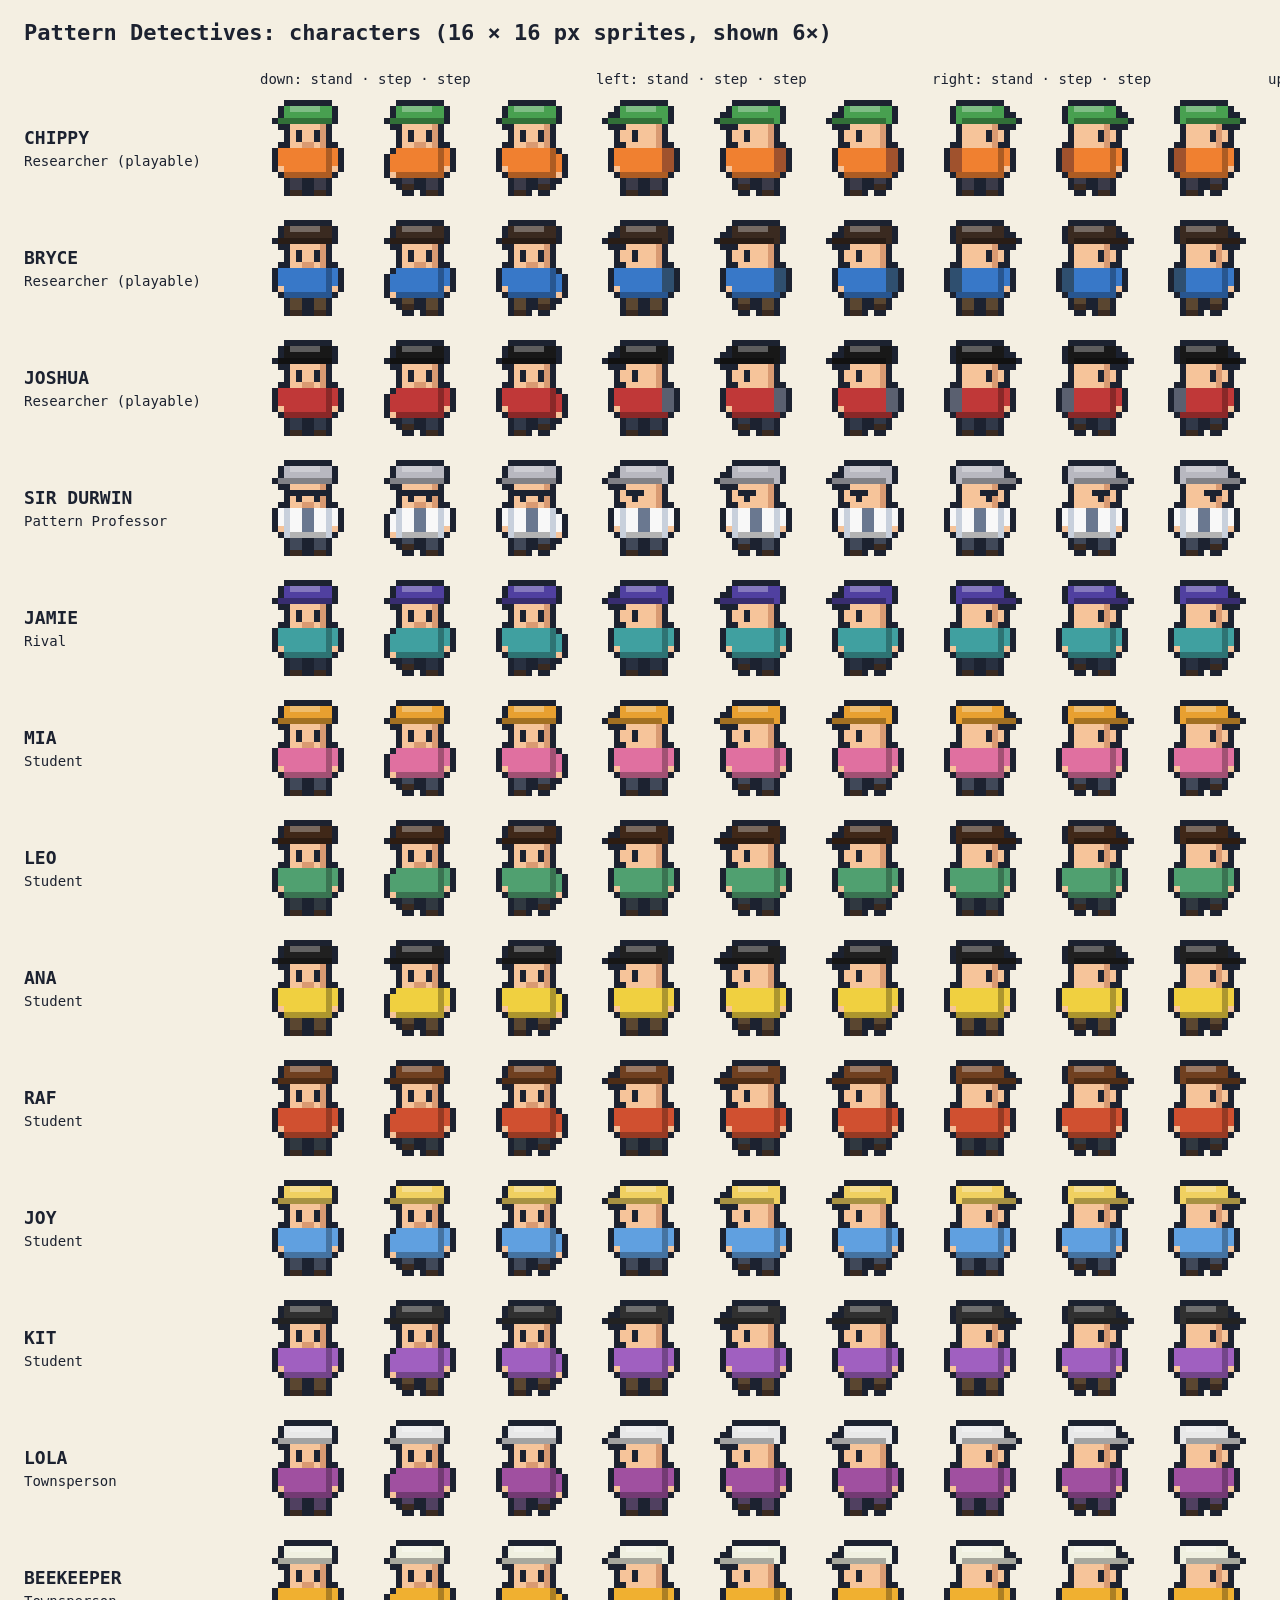
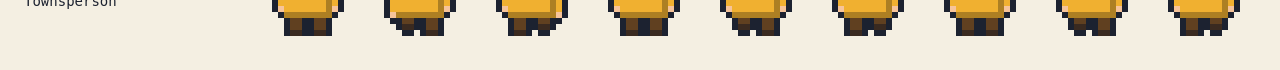
==== scripts/art-sheet.html @ 4673970d "Align Levels with Module 1, render music to MP3, export art PNGs - Level 1 is now Fibonacci (the rab" ====
<!doctype html>
<!-- Draws the game's maps and characters, using the game's own drawing code, so they can be saved as PNGs.
     scripts/export-art.sh opens this page in headless Chromium once per sheet: ?sheet=characters or ?sheet=map&map=town -->
<html><head><meta charset="utf-8"><title>Art sheet</title>
<style>html,body{margin:0;background:#f4efe2;font:16px/1.3 monospace;color:#1c2230}canvas{display:block}</style></head>
<body><canvas id="c"></canvas>
<script type="module">
import { TILE, drawTile, drawPerson, drawShadow, drawLab, drawStore, drawJeep } from "../game/js/draw.js";
import { MAPS, PEOPLE, CHARS, DURWIN, RIVAL } from "../game/js/content.js";

const q = new URLSearchParams(location.search), out = document.getElementById("c"), o = out.getContext("2d");
const blit = (src, x, y, scale) => { o.imageSmoothingEnabled = false; o.drawImage(src, x, y, src.width * scale, src.height * scale); };
const label = (t, x, y, size = 16, bold = false) => { o.fillStyle = "#1c2230"; o.font = `${bold ? "bold " : ""}${size}px monospace`; o.fillText(t, x, y); };
const sprite = (look, frame, dir) => { const c = document.createElement("canvas"); c.width = c.height = 16; drawPerson(c.getContext("2d"), 0, 0, look, frame, dir); return c; };

if (q.get("sheet") === "map") {
  const id = q.get("map"), m = MAPS[id], S = 4, c = document.createElement("canvas");
  c.width = 240; c.height = 160;
  const ctx = c.getContext("2d");
  m.rows.forEach((row, y) => [...row].forEach((t, x) => drawTile(ctx, t, x * TILE, y * TILE, m.pal, x, y, (dx, dy) => m.rows[y + dy]?.[x + dx] ?? "T", 0)));
  if (id === "town") { drawLab(ctx, 4 * TILE, 6 * TILE); drawStore(ctx, 1 * TILE, 6 * TILE); drawJeep(ctx, 11 * TILE, 5 * TILE); }
  for (const p of PEOPLE.filter((p) => p.map === id)) { drawShadow(ctx, p.x * TILE, p.y * TILE); drawPerson(ctx, p.x * TILE, p.y * TILE, p.look, 0, p.face); }
  out.width = 240 * S + 48; out.height = 160 * S + 96;
  o.fillStyle = "#f4efe2"; o.fillRect(0, 0, out.width, out.height);
  label(`${m.name}  (map "${id}", 15 × 10 tiles of 16 px)`, 24, 40, 22, true);
  blit(c, 24, 64, S);
  // a faint tile grid, so the 16 px tiles are easy to see
  o.strokeStyle = "rgba(28,34,48,.12)";
  for (let x = 0; x <= 15; x++) { o.beginPath(); o.moveTo(24 + x * 64 + .5, 64); o.lineTo(24 + x * 64 + .5, 64 + 640); o.stroke(); }
  for (let y = 0; y <= 10; y++) { o.beginPath(); o.moveTo(24, 64 + y * 64 + .5); o.lineTo(24 + 960, 64 + y * 64 + .5); o.stroke(); }
} else {
  const S = 6, cell = 16 * S + 16, dirs = ["down", "left", "right", "up"];
  const cast = [
    ...Object.entries(CHARS).map(([n, c]) => [n, c.look, "Researcher (playable)"]),
    ["SIR DURWIN", DURWIN, "Pattern Professor"],
    ["JAMIE", RIVAL.look, "Rival"],
    ...PEOPLE.filter((p) => p.student).map((p) => [p.student.name, p.look, "Student"]),
    ["LOLA", PEOPLE.find((p) => p.id === "lola").look, "Townsperson"],
    ["BEEKEEPER", PEOPLE.find((p) => p.id === "beekeeper").look, "Townsperson"],
  ];
  const left = 260;
  out.width = left + dirs.length * 3 * cell + 24; out.height = 110 + cast.length * (cell + 8);
  o.fillStyle = "#f4efe2"; o.fillRect(0, 0, out.width, out.height);
  label("Pattern Detectives: characters (16 × 16 px sprites, shown 6×)", 24, 40, 22, true);
  dirs.forEach((d, i) => label(`${d}: stand · step · step`, left + i * 3 * cell, 84, 14));
  cast.forEach(([name, look, role], r) => {
    const y = 100 + r * (cell + 8);
    label(name, 24, y + 44, 18, true); label(role, 24, y + 66, 14);
    dirs.forEach((d, i) => [0, 1, 2].forEach((f) => blit(sprite(look, f, d), left + (i * 3 + f) * cell, y, S)));
  });
}
document.title = "ready";
</script></body></html>
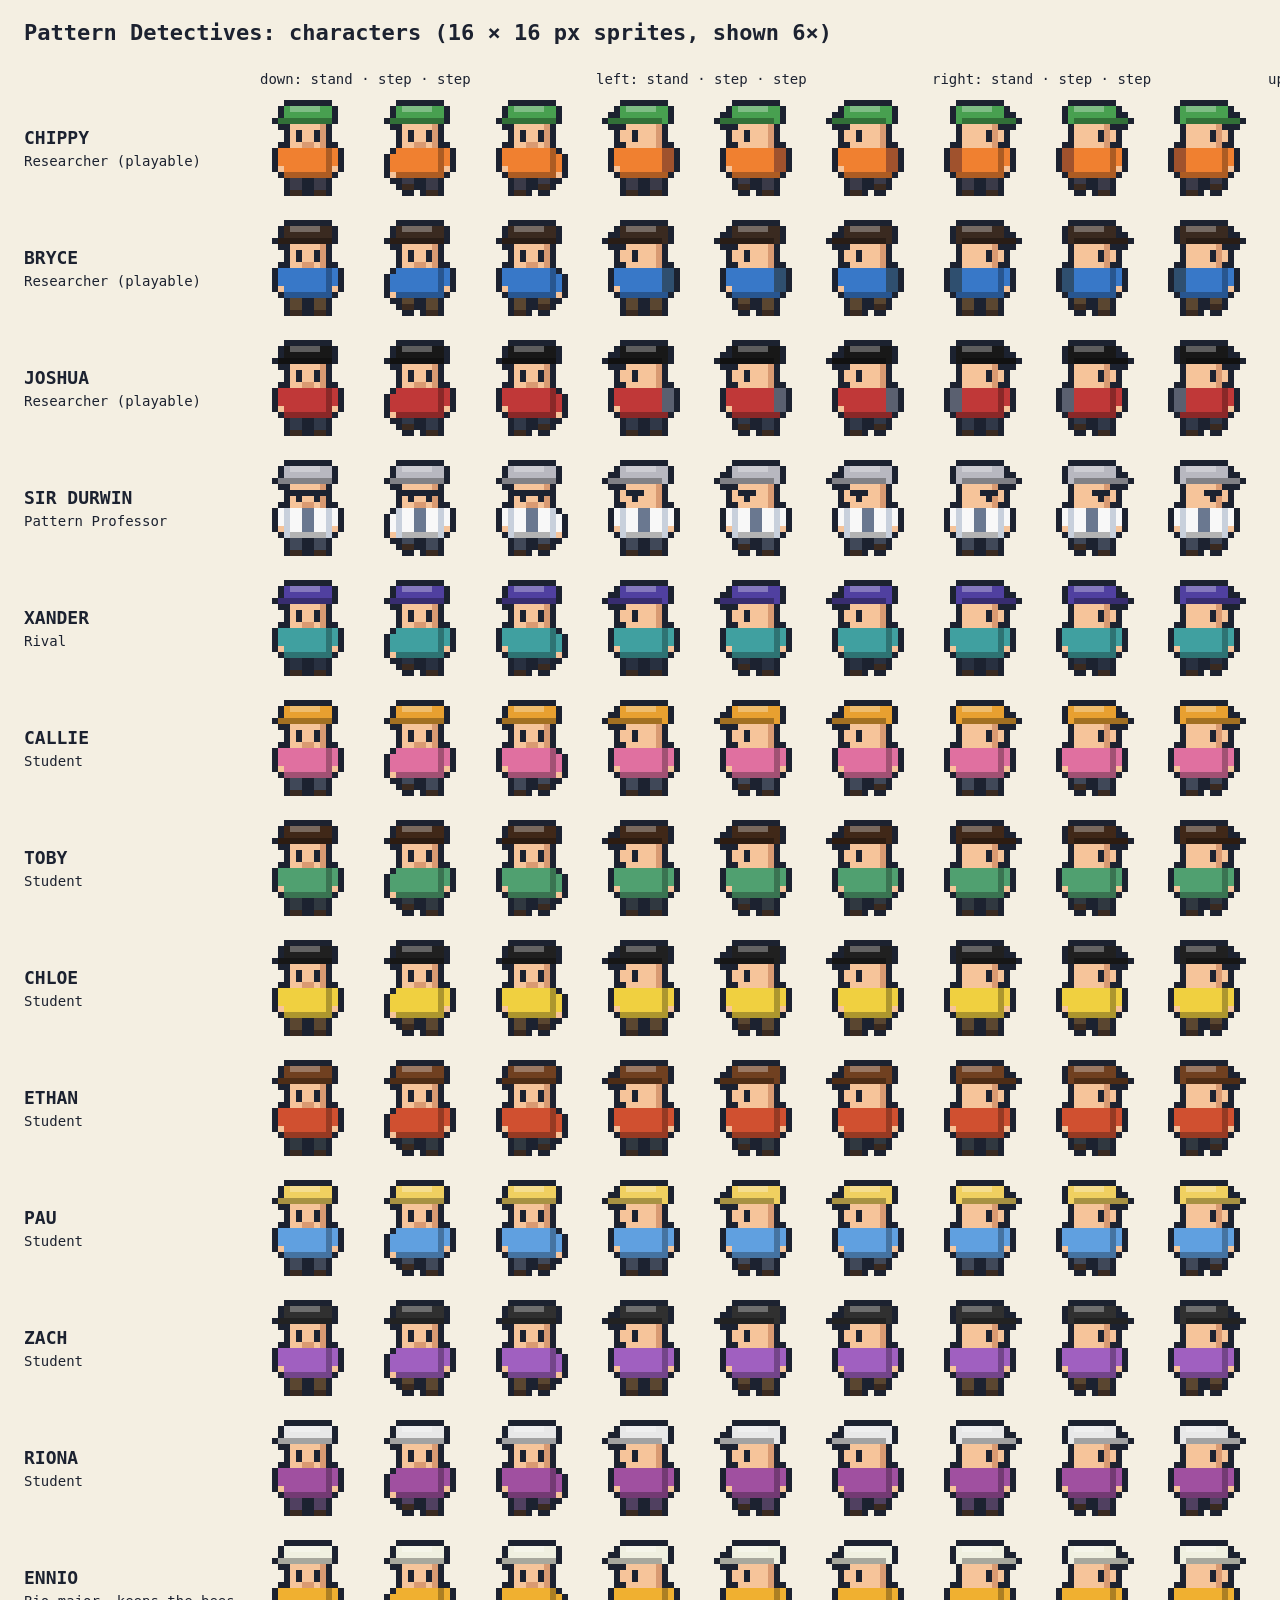
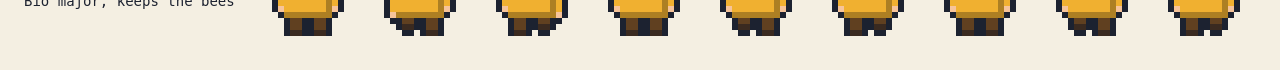
==== commit 479fce58: "Set the game at the Ateneo and rename the side characters Places become Ateneo spots (JGSOM Garden, " ====
--- a/scripts/art-sheet.html
+++ b/scripts/art-sheet.html
@@ -33,10 +33,10 @@
   const cast = [
     ...Object.entries(CHARS).map(([n, c]) => [n, c.look, "Researcher (playable)"]),
     ["SIR DURWIN", DURWIN, "Pattern Professor"],
-    ["JAMIE", RIVAL.look, "Rival"],
+    ["XANDER", RIVAL.look, "Rival"],
     ...PEOPLE.filter((p) => p.student).map((p) => [p.student.name, p.look, "Student"]),
-    ["LOLA", PEOPLE.find((p) => p.id === "lola").look, "Townsperson"],
-    ["BEEKEEPER", PEOPLE.find((p) => p.id === "beekeeper").look, "Townsperson"],
+    ["RIONA", PEOPLE.find((p) => p.id === "riona").look, "Student"],
+    ["ENNIO", PEOPLE.find((p) => p.id === "ennio").look, "Bio major, keeps the bees"],
   ];
   const left = 260;
   out.width = left + dirs.length * 3 * cell + 24; out.height = 110 + cast.length * (cell + 8);
